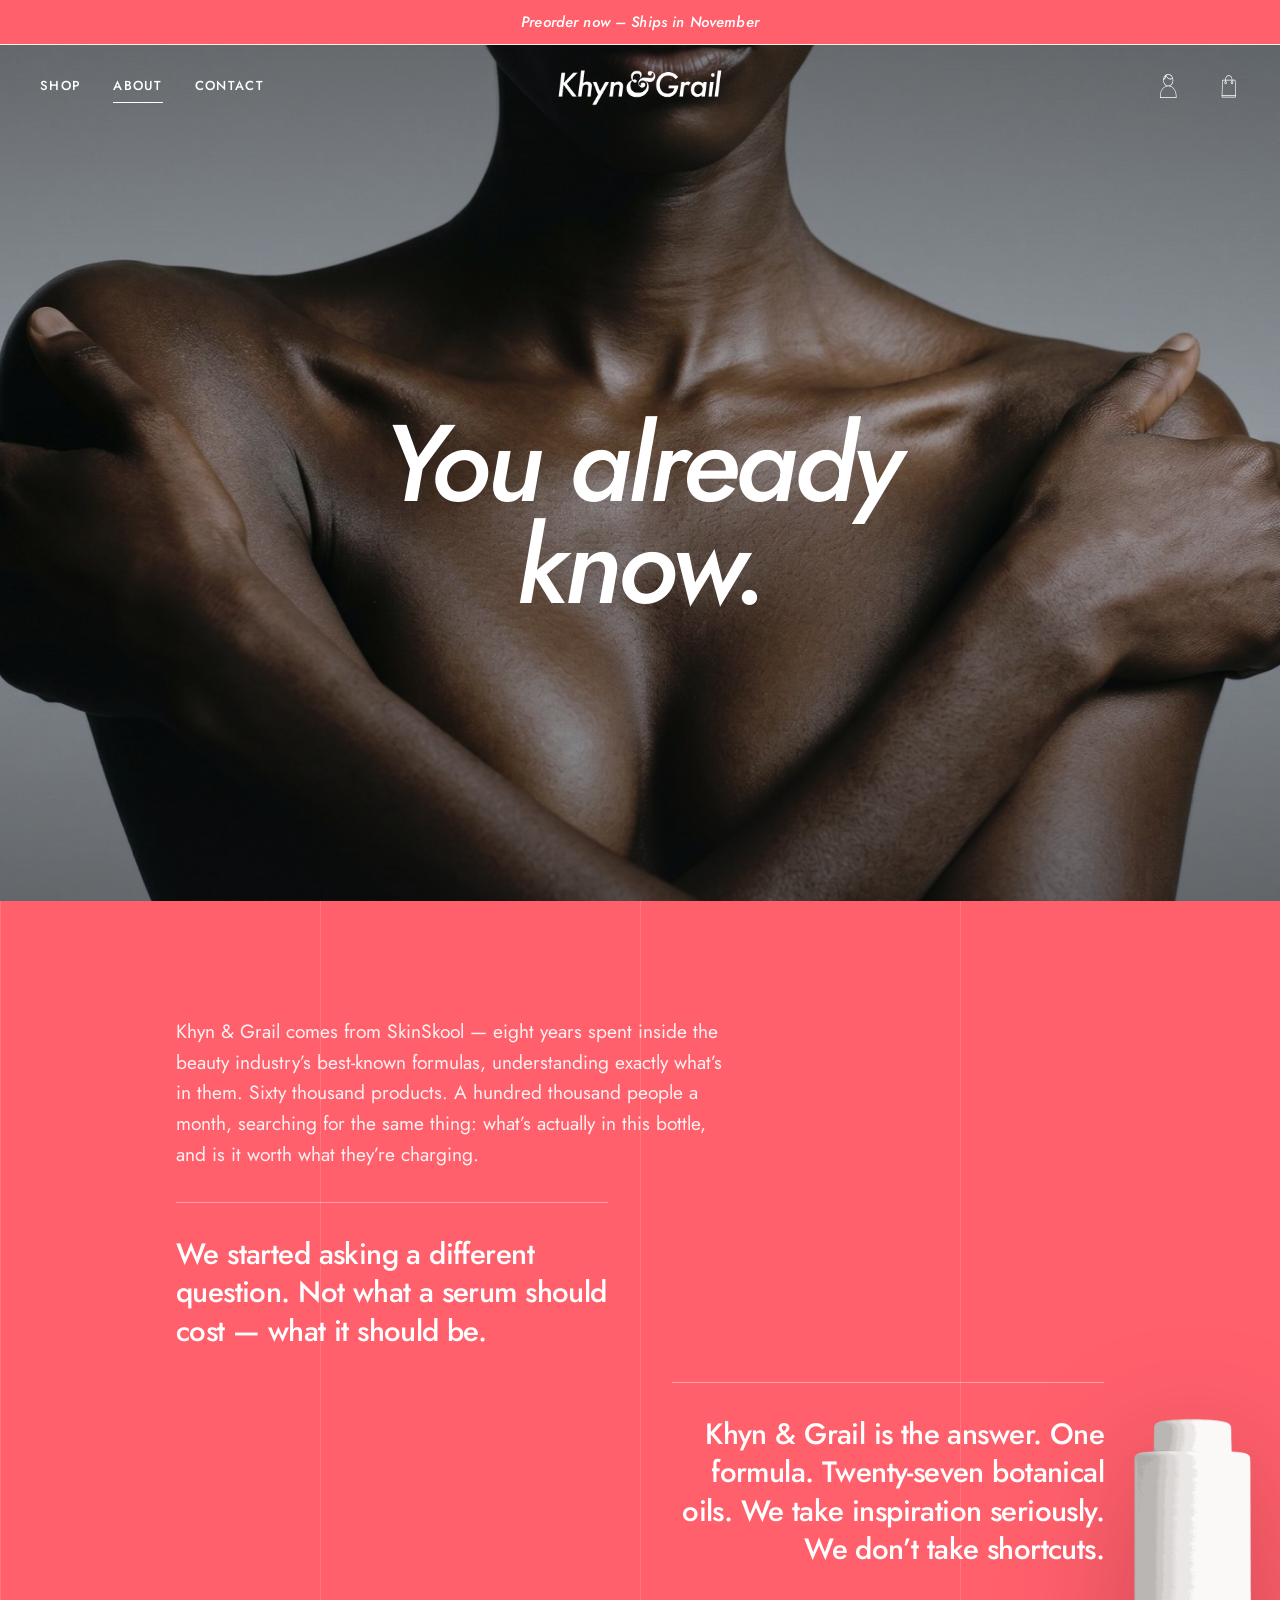
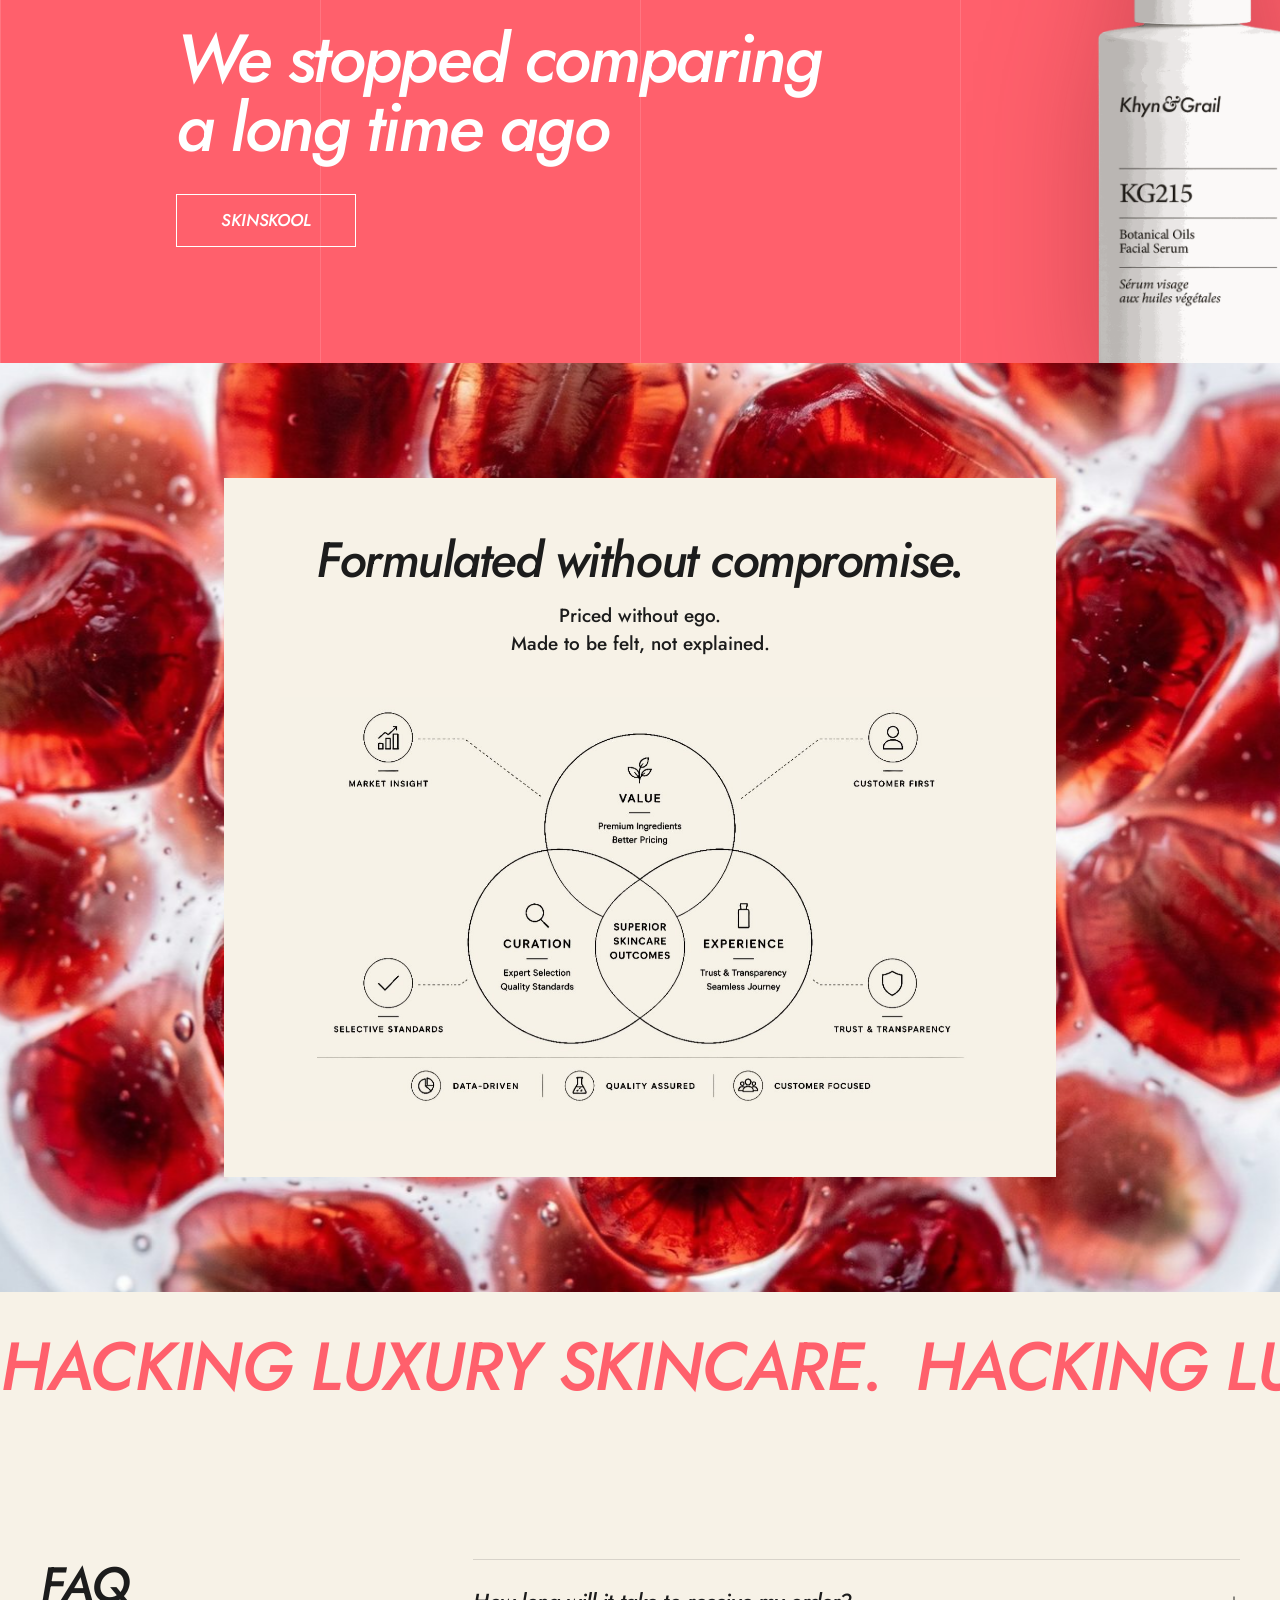
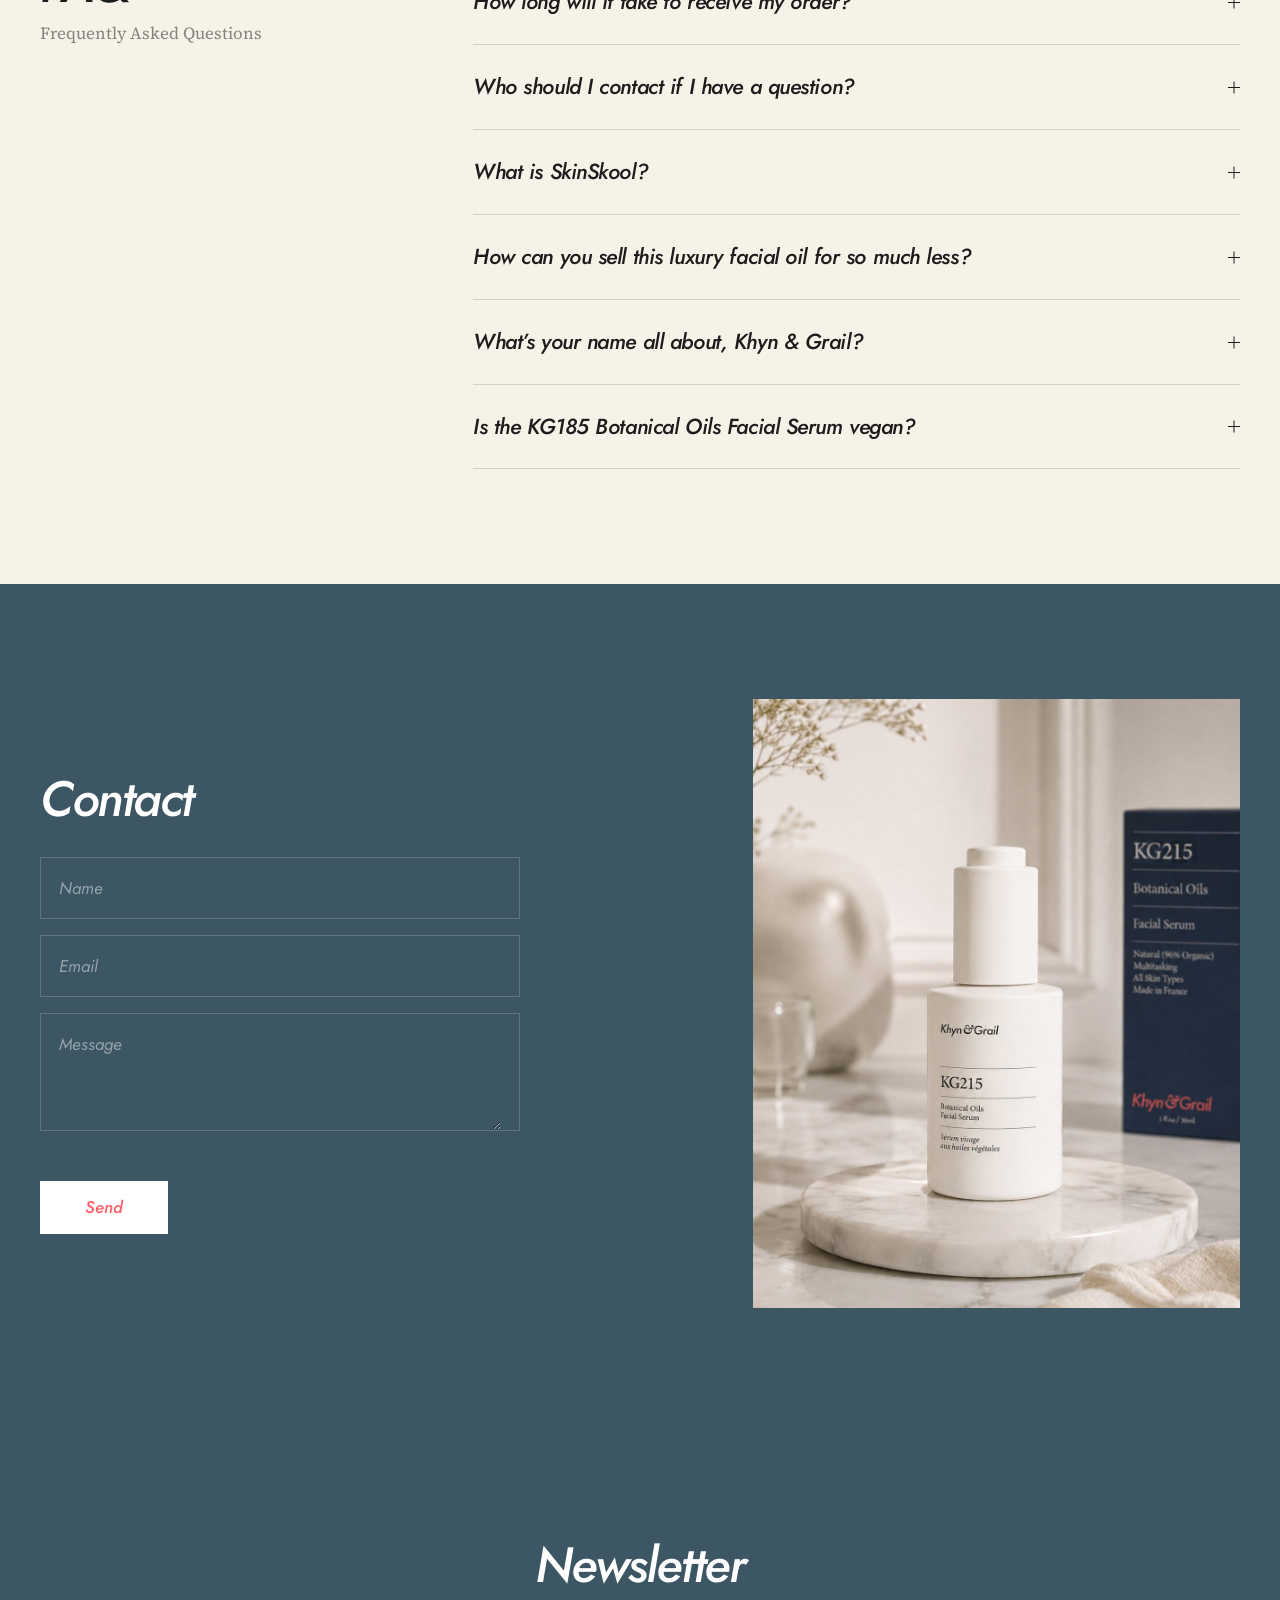
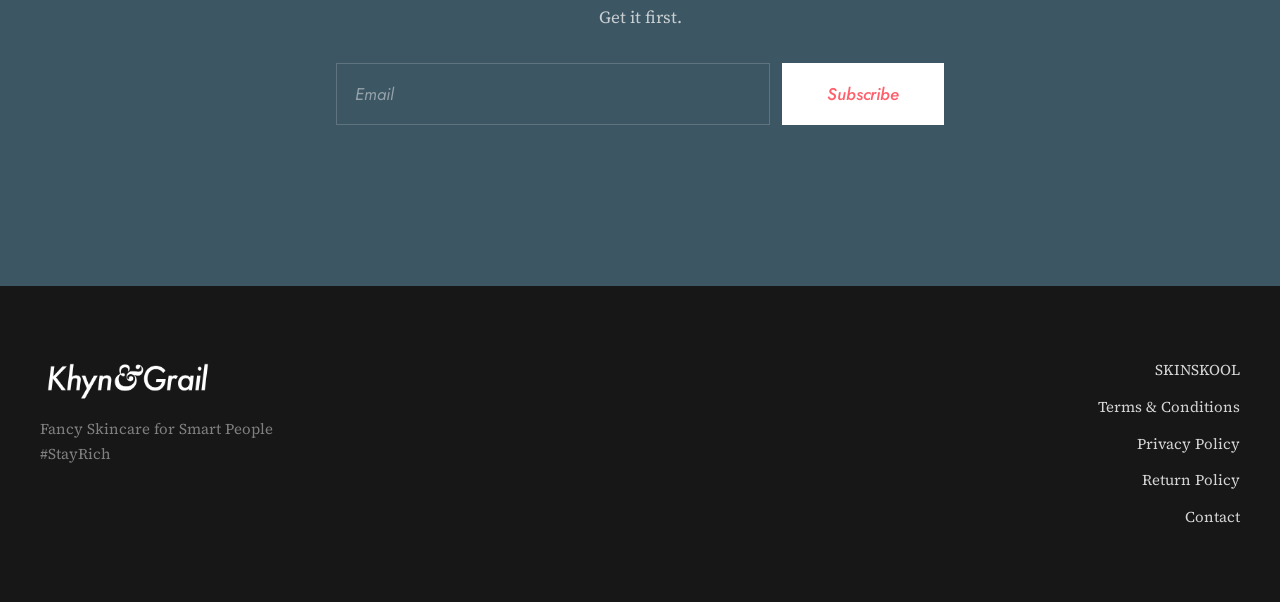
==== about.html @ 76f5d593 "Khyn & Grail — site and lookbook Two designs against the same content, copy and photography.  index." ====
<!DOCTYPE html>
<html lang="en" class="no-js">
  <head>
    <meta charset="utf-8" />
    <meta name="viewport" content="width=device-width, initial-scale=1" />
    <title>About — Khyn &amp; Grail</title>
    <meta name="description" content="Khyn &amp; Grail comes from SkinSkool. We stopped comparing a long time ago." />
    <meta name="theme-color" content="#f7f2e7" />
    <script>document.documentElement.className=document.documentElement.className.replace("no-js","js");</script>
    <link rel="preconnect" href="https://fonts.googleapis.com" />
    <link rel="preconnect" href="https://fonts.gstatic.com" crossorigin />
    <link href="https://fonts.googleapis.com/css2?family=Jost:ital,wght@0,400;0,500;0,600;1,400;1,500;1,600&family=Source+Serif+4:ital,opsz,wght@0,8..60,300;0,8..60,400;1,8..60,400&display=swap" rel="stylesheet" />
    <link rel="stylesheet" href="css/site.css" />
    <link rel="preload" as="image" href="assets/img/about-hero.jpg" />
  </head>

  <body class="page page--about">
    <a class="skip-link" href="#main">Skip to content</a>

    <div class="curtain" data-curtain aria-hidden="true">
      <img src="assets/img/logo.png" alt="" width="500" height="121" />
    </div>

    <p class="announce">Preorder now &ndash; Ships in November</p>

    <header class="site-header site-header--over" data-header>
      <div class="header-inner">
        <div class="header-left">
          <button class="menu-toggle" type="button" data-menu-toggle aria-expanded="false" aria-controls="mobile-nav" aria-label="Menu">
            <span></span><span></span>
          </button>
          <nav class="nav" aria-label="Primary">
            <a href="product.html">Shop</a>
            <a href="about.html" aria-current="page">About</a>
            <a href="about.html#contact">Contact</a>
          </nav>
        </div>
        <a class="logo" href="index.html" aria-label="Khyn &amp; Grail — home">
          <img class="logo__img" src="assets/img/logo.png" alt="Khyn &amp; Grail" width="500" height="121" />
        </a>
        <div class="header-tools">
          <a class="tool" href="about.html#contact" aria-label="Account">
            <img src="assets/icons/account.svg" alt="" width="22" height="24" />
          </a>
          <button class="tool" type="button" data-open-cart aria-label="Bag">
            <img src="assets/icons/bag.svg" alt="" width="22" height="24" />
            <span class="cart-btn__count" data-cart-count>0</span>
          </button>
        </div>
      </div>
    </header>

    <nav class="mobile-nav" id="mobile-nav" data-mobile-nav aria-label="Mobile">
      <a href="product.html">Shop</a>
      <a href="about.html">About</a>
      <a href="about.html#contact">Contact</a>
      <a href="#bag" data-open-cart>Bag</a>
    </nav>

    <main id="main">
      <section class="ahero">
        <figure class="ahero__media">
          <img data-parallax="0.08" src="assets/img/about-hero.jpg"
               alt="A woman with her arms crossed over her shoulders, skin lit from the side"
               width="2000" height="1116" fetchpriority="high" />
        </figure>
        <div class="ahero__copy">
          <h1 class="display lines" data-lines>
            <span class="ln"><span>You already</span></span>
            <span class="ln"><span>know.</span></span>
          </h1>
        </div>
      </section>

      <section class="manifesto">
        <img class="manifesto__bottle" src="assets/img/bottle.png" alt="" width="600" height="1316" data-anim="rise" style="--d: 300ms" aria-hidden="true" />
        <div class="manifesto__inner">
          <p class="manifesto__lead" data-anim="rise">
            Khyn &amp; Grail comes from SkinSkool &mdash; eight years spent inside the beauty
            industry&rsquo;s best-known formulas, understanding exactly what&rsquo;s in them.
            Sixty thousand products. A hundred thousand people a month, searching for the same
            thing: what&rsquo;s actually in this bottle, and is it worth what they&rsquo;re charging.
          </p>

          <p class="manifesto__mid" data-anim="rise" style="--d: 120ms">
            We started asking a different question. Not what a serum should cost &mdash; what it
            should be.
          </p>

          <p class="manifesto__mid manifesto__mid--end" data-anim="rise" style="--d: 200ms">
            Khyn &amp; Grail is the answer. One formula. Twenty-seven botanical oils. We take
            inspiration seriously. We don&rsquo;t take shortcuts.
          </p>

          <p class="manifesto__kicker lines" data-lines>
            <span class="ln"><span>We stopped comparing</span></span>
            <span class="ln"><span>a long time ago</span></span>
          </p>

          <p data-anim="rise" style="--d: 260ms">
            <a class="btn btn--outlineLight" href="https://skinskool.com" rel="noopener">SKINSKOOL</a>
          </p>
        </div>
      </section>

      <section class="vce">
        <div class="vce__media">
          <img data-parallax="0.06" src="assets/img/pomegranate.jpg" alt="Macro photograph of pomegranate seeds suspended in clear gel" width="2000" height="1116" />
        </div>
        <div class="vce__inner">
          <article class="vce__card" data-anim="rise">
            <h2 class="h2">Formulated without compromise.</h2>
            <p class="vce__sub">Priced without ego.<br />Made to be felt, not explained.</p>
            <figure class="vce__figure" data-anim="fade" style="--d: 200ms">
              <img src="assets/img/vce.jpg" alt="Value, Curation and Experience overlapping at superior skincare outcomes, supported by market insight, customer first, selective standards and trust and transparency" width="1400" height="824" />
            </figure>
          </article>
        </div>
      </section>

      <div class="marquee " aria-hidden="true">
        <div class="marquee__track" style="--speed: 46s"><span>Hacking luxury skincare.</span><span>Hacking luxury skincare.</span><span>Hacking luxury skincare.</span><span>Hacking luxury skincare.</span><span>Hacking luxury skincare.</span><span>Hacking luxury skincare.</span><span>Hacking luxury skincare.</span><span>Hacking luxury skincare.</span></div>
      </div>

      <section class="faq" id="faq">
        <div class="faq__inner">
          <div class="faq__head">
            <h2 class="h2" data-anim="rise">FAQ</h2>
            <p class="muted" data-anim="rise" style="--d: 90ms">Frequently Asked Questions</p>
          </div>
          <div class="accordion" data-accordion data-anim="rise">
            <div class="acc__item">
              <button class="acc__trigger" type="button" data-acc-trigger aria-expanded="false" aria-controls="faq-1">
                How long will it take to receive my order? <i aria-hidden="true"></i>
              </button>
              <div class="acc__panel" id="faq-1"><div><p>Preorders ship in November, in the order they were placed. After that, most US orders ship within one to two business days and arrive in three to seven.</p></div></div>
            </div>
            <div class="acc__item">
              <button class="acc__trigger" type="button" data-acc-trigger aria-expanded="false" aria-controls="faq-2">
                Who should I contact if I have a question? <i aria-hidden="true"></i>
              </button>
              <div class="acc__panel" id="faq-2"><div><p>Write to us below. Terry and Monieka still read the inbox themselves.</p></div></div>
            </div>
            <div class="acc__item">
              <button class="acc__trigger" type="button" data-acc-trigger aria-expanded="false" aria-controls="faq-3">
                What is SkinSkool? <i aria-hidden="true"></i>
              </button>
              <div class="acc__panel" id="faq-3"><div><p>The comparison platform the founders built — eight years of taking the beauty industry’s best-known formulas apart and publishing what is actually inside them.</p></div></div>
            </div>
            <div class="acc__item">
              <button class="acc__trigger" type="button" data-acc-trigger aria-expanded="false" aria-controls="faq-4">
                How can you sell this luxury facial oil for so much less? <i aria-hidden="true"></i>
              </button>
              <div class="acc__panel" id="faq-4"><div><p>We skip the parts you cannot put on your face. No department-store counter, no celebrity contract, no box inside a box.</p></div></div>
            </div>
            <div class="acc__item">
              <button class="acc__trigger" type="button" data-acc-trigger aria-expanded="false" aria-controls="faq-5">
                What’s your name all about, Khyn &amp; Grail? <i aria-hidden="true"></i>
              </button>
              <div class="acc__panel" id="faq-5"><div><p>Khyn is pronounced KIN — family. Grail is the bottle you have been hunting.</p></div></div>
            </div>
            <div class="acc__item">
              <button class="acc__trigger" type="button" data-acc-trigger aria-expanded="false" aria-controls="faq-6">
                Is the KG185 Botanical Oils Facial Serum vegan? <i aria-hidden="true"></i>
              </button>
              <div class="acc__panel" id="faq-6"><div><p>Yes. The blend is vegan, never tested on animals, and suitable for all skin types including sensitive.</p></div></div>
            </div>
          </div>
        </div>
      </section>

      <section class="contact" id="contact">
        <div class="contact__inner">
          <div class="contact__copy">
            <h2 class="h2" data-anim="rise">Contact</h2>
            <form class="contact__form" data-newsletter novalidate data-anim="rise" style="--d: 120ms">
              <label class="field"><span class="sr-only">Name</span>
                <input type="text" name="name" placeholder="Name" autocomplete="name" /></label>
              <label class="field"><span class="sr-only">Email</span>
                <input type="email" name="email" placeholder="Email" autocomplete="email" required /></label>
              <label class="field"><span class="sr-only">Message</span>
                <textarea name="message" placeholder="Message" rows="3"></textarea></label>
              <p class="form-status" data-form-status role="status"></p>
              <button class="btn btn--white" type="submit">Send</button>
            </form>
          </div>
          <figure class="contact__media" data-anim="rise">
            <img src="assets/img/lifestyle.jpg" alt="KG215 bottle on a marble stand beside its navy carton" width="1086" height="1448" />
          </figure>
        </div>
      </section>
      <section class="newsletter">
        <div class="newsletter__inner">
          <h2 class="h2" data-anim="rise">Newsletter</h2>
          <p data-anim="rise" style="--d: 90ms">Get it first.</p>
          <form class="newsletter__form" data-newsletter novalidate data-anim="rise" style="--d: 180ms">
            <div class="newsletter__row">
              <label class="field">
                <span class="sr-only">Email</span>
                <input type="email" name="email" placeholder="Email" autocomplete="email" required />
              </label>
              <button class="btn" type="submit">Subscribe</button>
            </div>
            <p class="form-status" data-form-status role="status"></p>
          </form>
        </div>
      </section>
    </main>

    <footer class="site-footer">
      <div class="footer-inner">
        <div class="footer-brand">
          <a href="index.html" aria-label="Khyn &amp; Grail — home">
            <img class="footer-brand__logo" src="assets/img/logo.png" alt="Khyn &amp; Grail" width="500" height="121" />
          </a>
          <p>Fancy Skincare for Smart People #StayRich</p>
        </div>
        <nav class="footer-nav" aria-label="Footer">
          <a href="https://skinskool.com" rel="noopener">SKINSKOOL</a>
          <a href="about.html#faq">Terms &amp; Conditions</a>
          <a href="about.html#faq">Privacy Policy</a>
          <a href="about.html#faq">Return Policy</a>
          <a href="about.html#contact">Contact</a>
        </nav>
      </div>
    </footer>

    <div class="drawer-scrim" data-scrim></div>
    <aside class="drawer" data-drawer role="dialog" aria-modal="true" aria-label="Your bag">
      <div class="drawer__head">
        <h2 class="label">Your bag</h2>
        <button class="link" type="button" data-close-cart>Close</button>
      </div>
      <div class="drawer__body" data-cart-body></div>
      <div class="drawer__foot">
        <p class="drawer__line"><span>Subtotal</span><span data-cart-total>$0.00</span></p>
        <a class="btn btn--block" href="product.html">Checkout</a>
      </div>
    </aside>

    <script src="js/site.js" defer></script>
    <script src="js/motion.js" defer></script>
  </body>
</html>
---- css/site.css ----
@import url("tokens.css");
@import url("reset.css");
@import url("base.css");
@import url("components.css");
@import url("layout.css");
@import url("home.css");
@import url("product.css");
@import url("about.css");
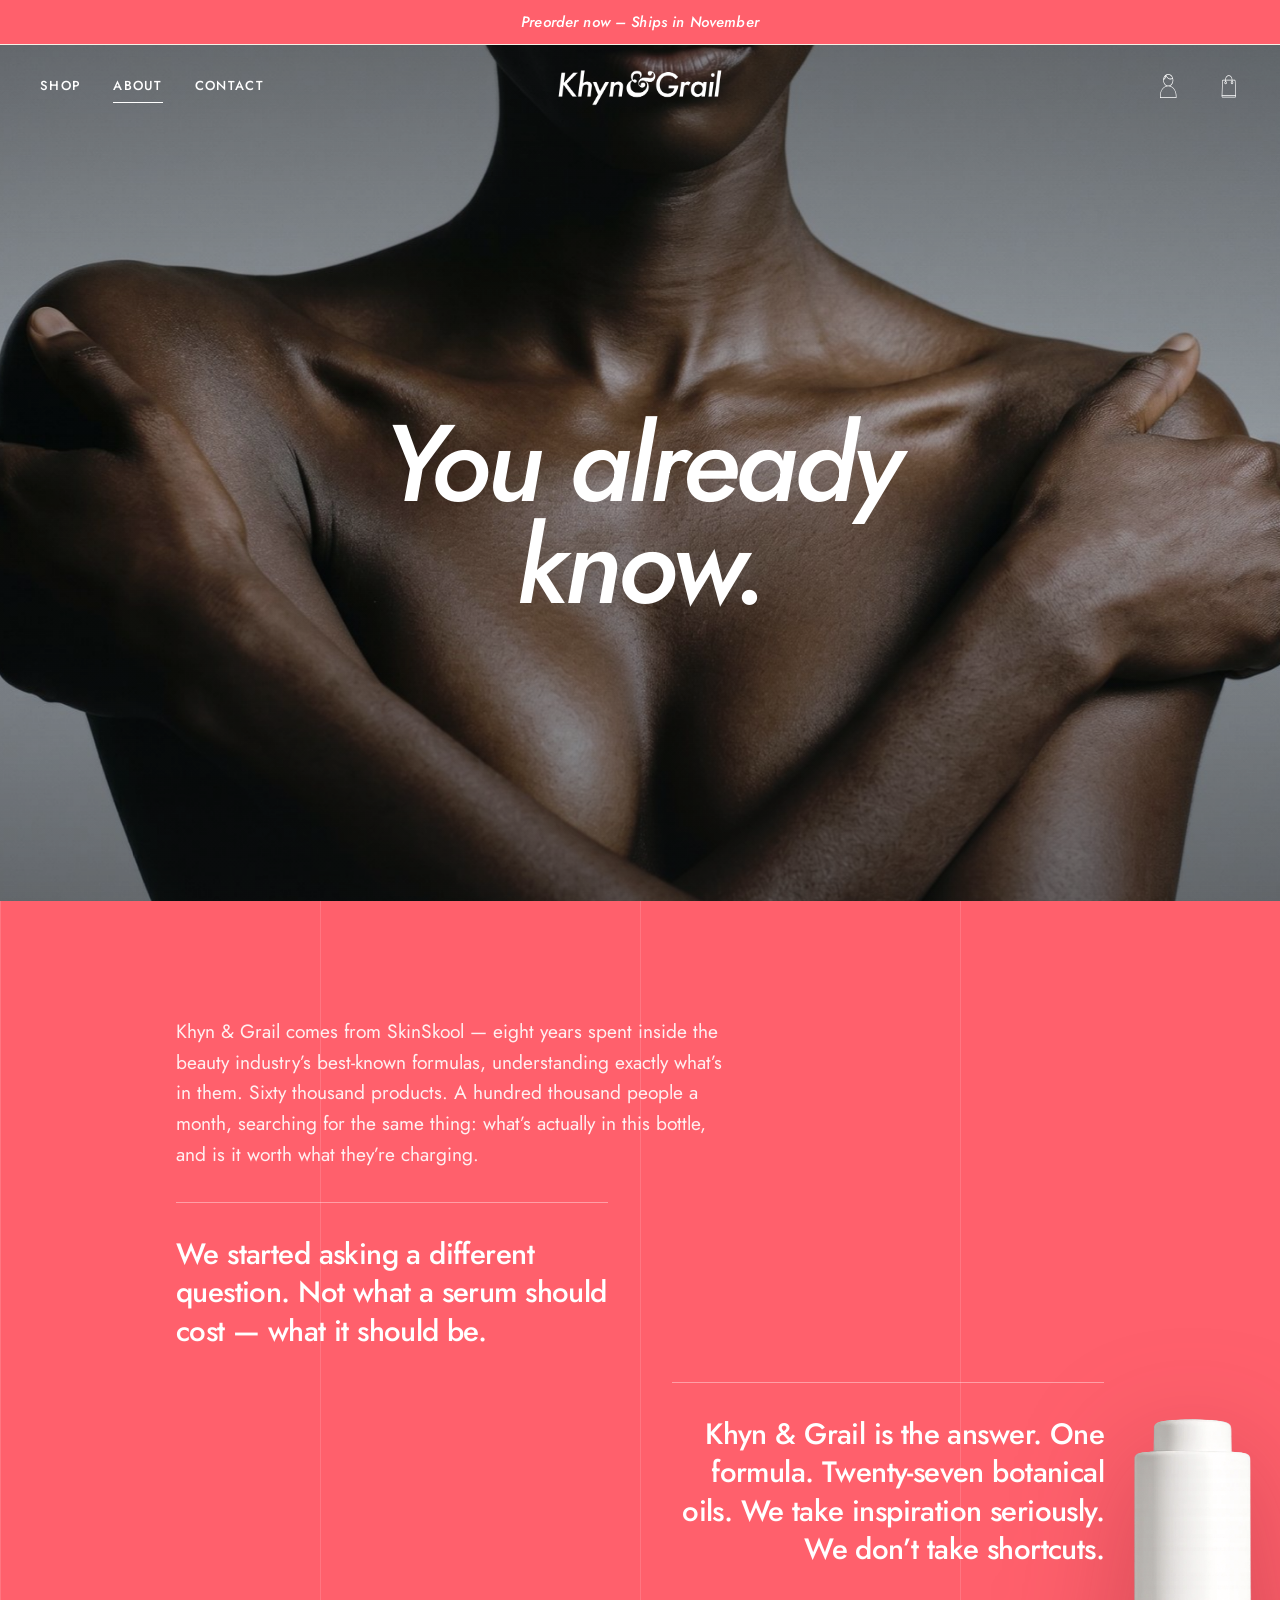
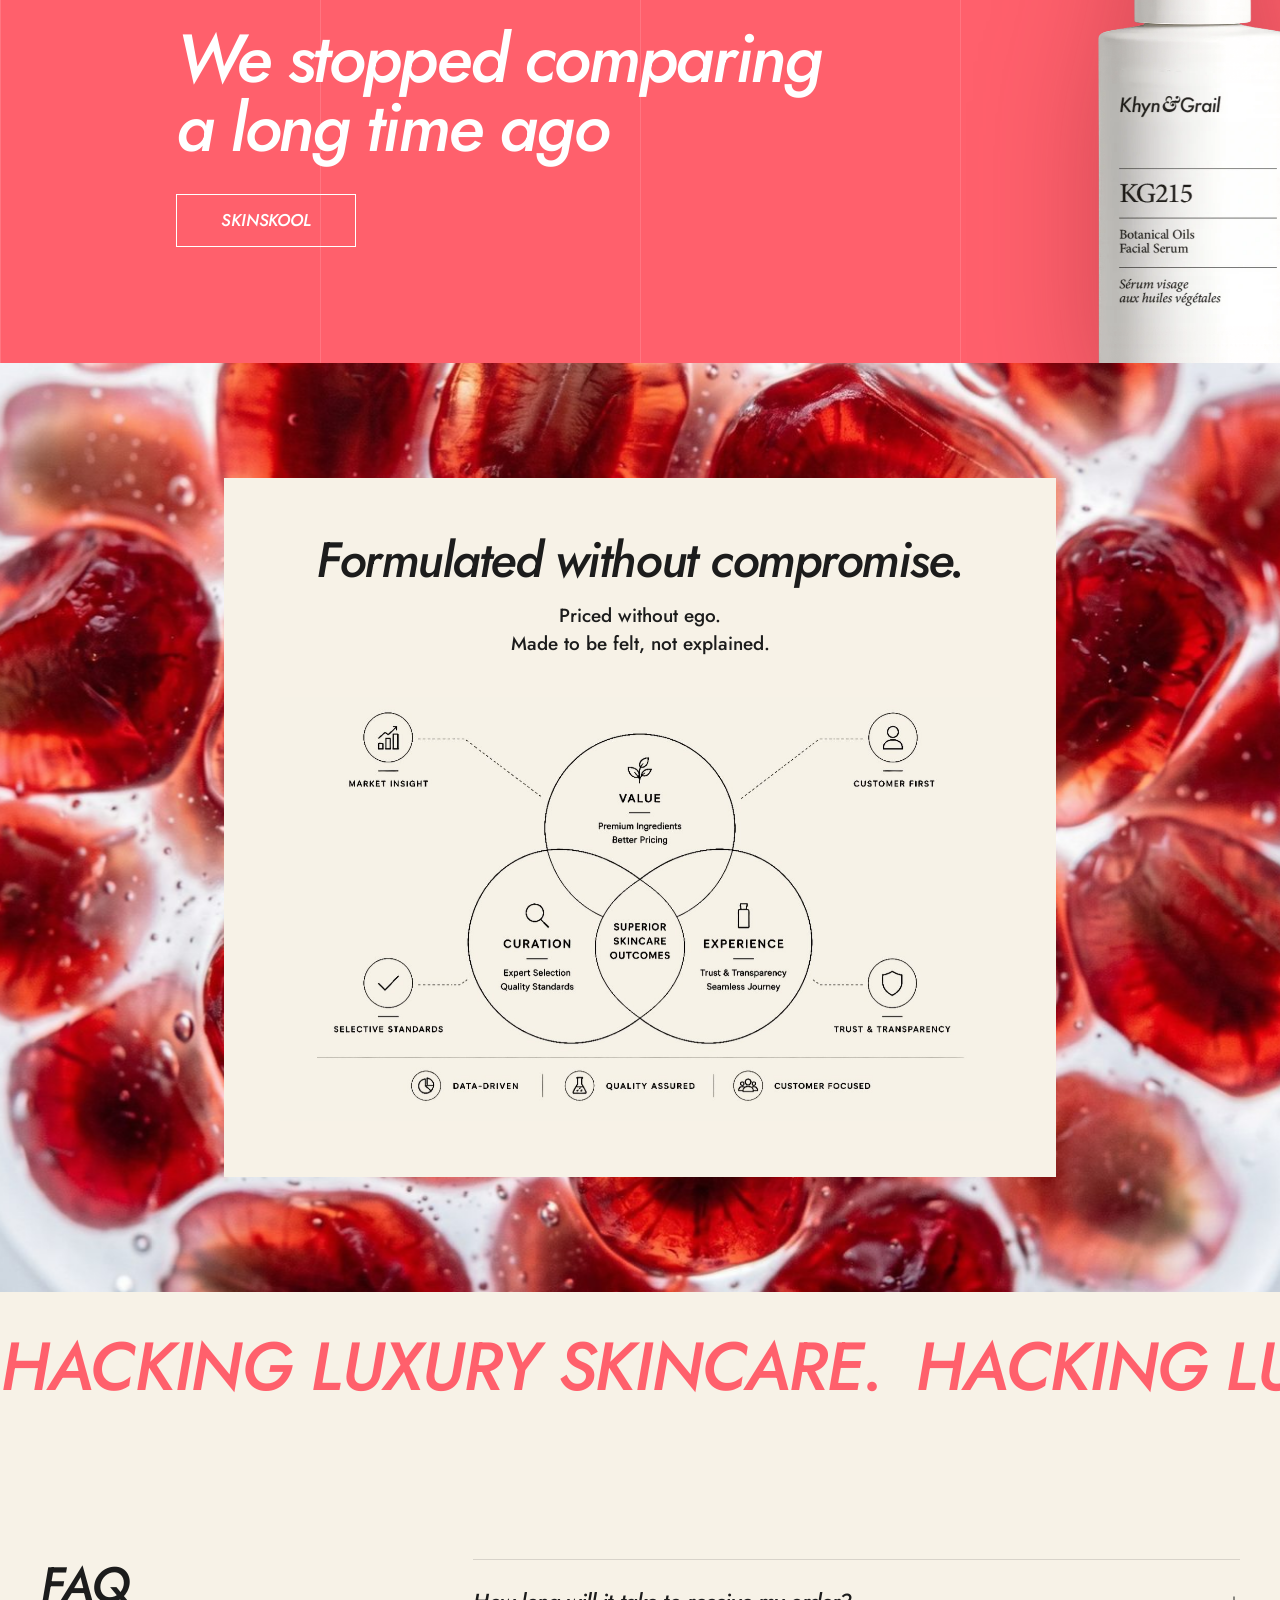
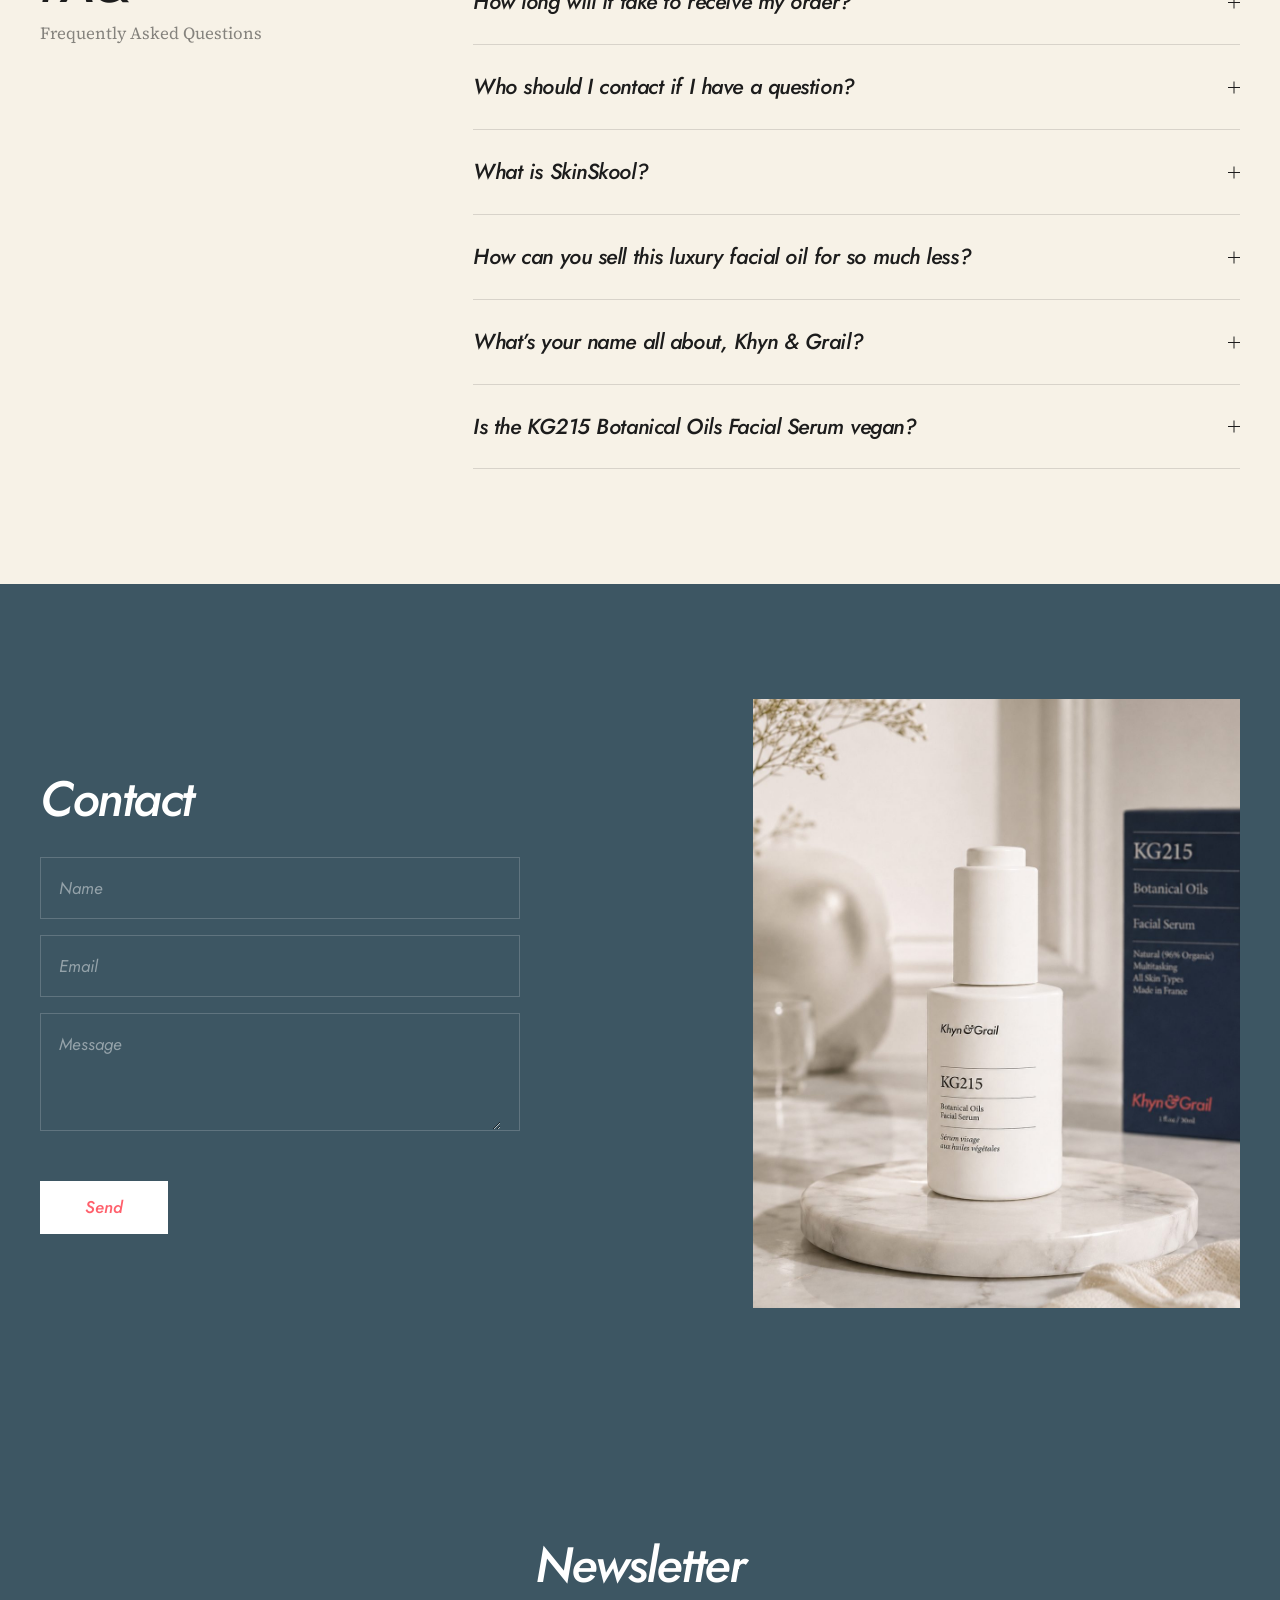
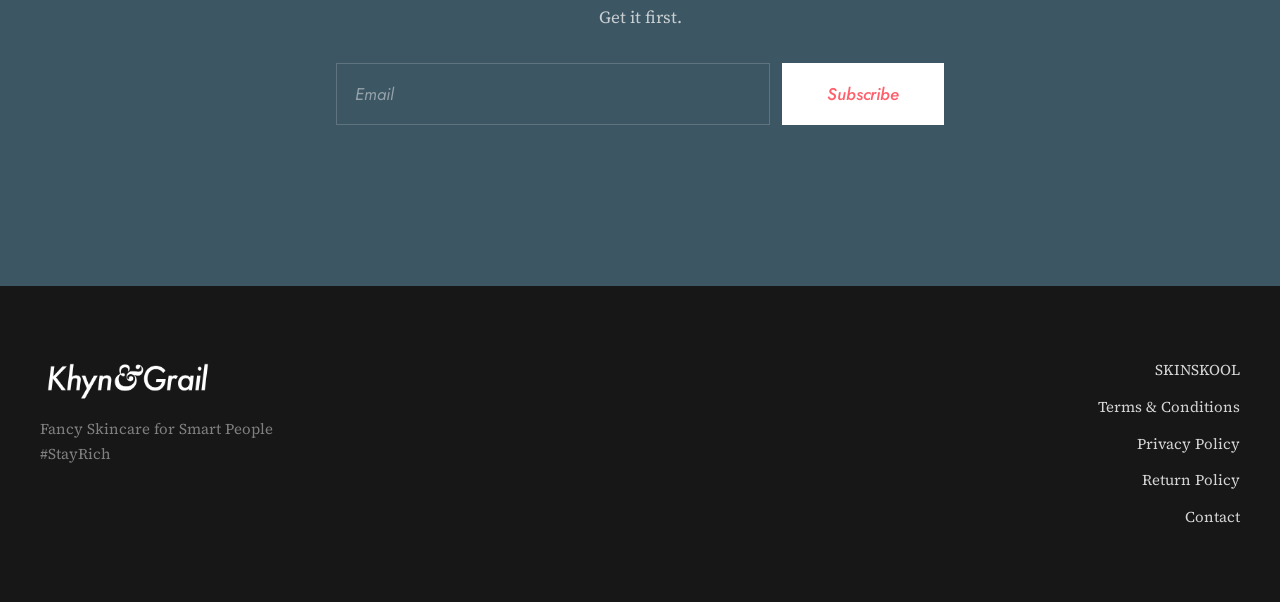
==== commit e226c2b7: "FAQ: KG185 vegan question now says KG215 Co-Authored-By: Claude Opus 5.5 <noreply@anthropic.com>" ====
--- a/about.html
+++ b/about.html
@@ -161,7 +161,7 @@
             </div>
             <div class="acc__item">
               <button class="acc__trigger" type="button" data-acc-trigger aria-expanded="false" aria-controls="faq-6">
-                Is the KG185 Botanical Oils Facial Serum vegan? <i aria-hidden="true"></i>
+                Is the KG215 Botanical Oils Facial Serum vegan? <i aria-hidden="true"></i>
               </button>
               <div class="acc__panel" id="faq-6"><div><p>Yes. The blend is vegan, never tested on animals, and suitable for all skin types including sensitive.</p></div></div>
             </div>
